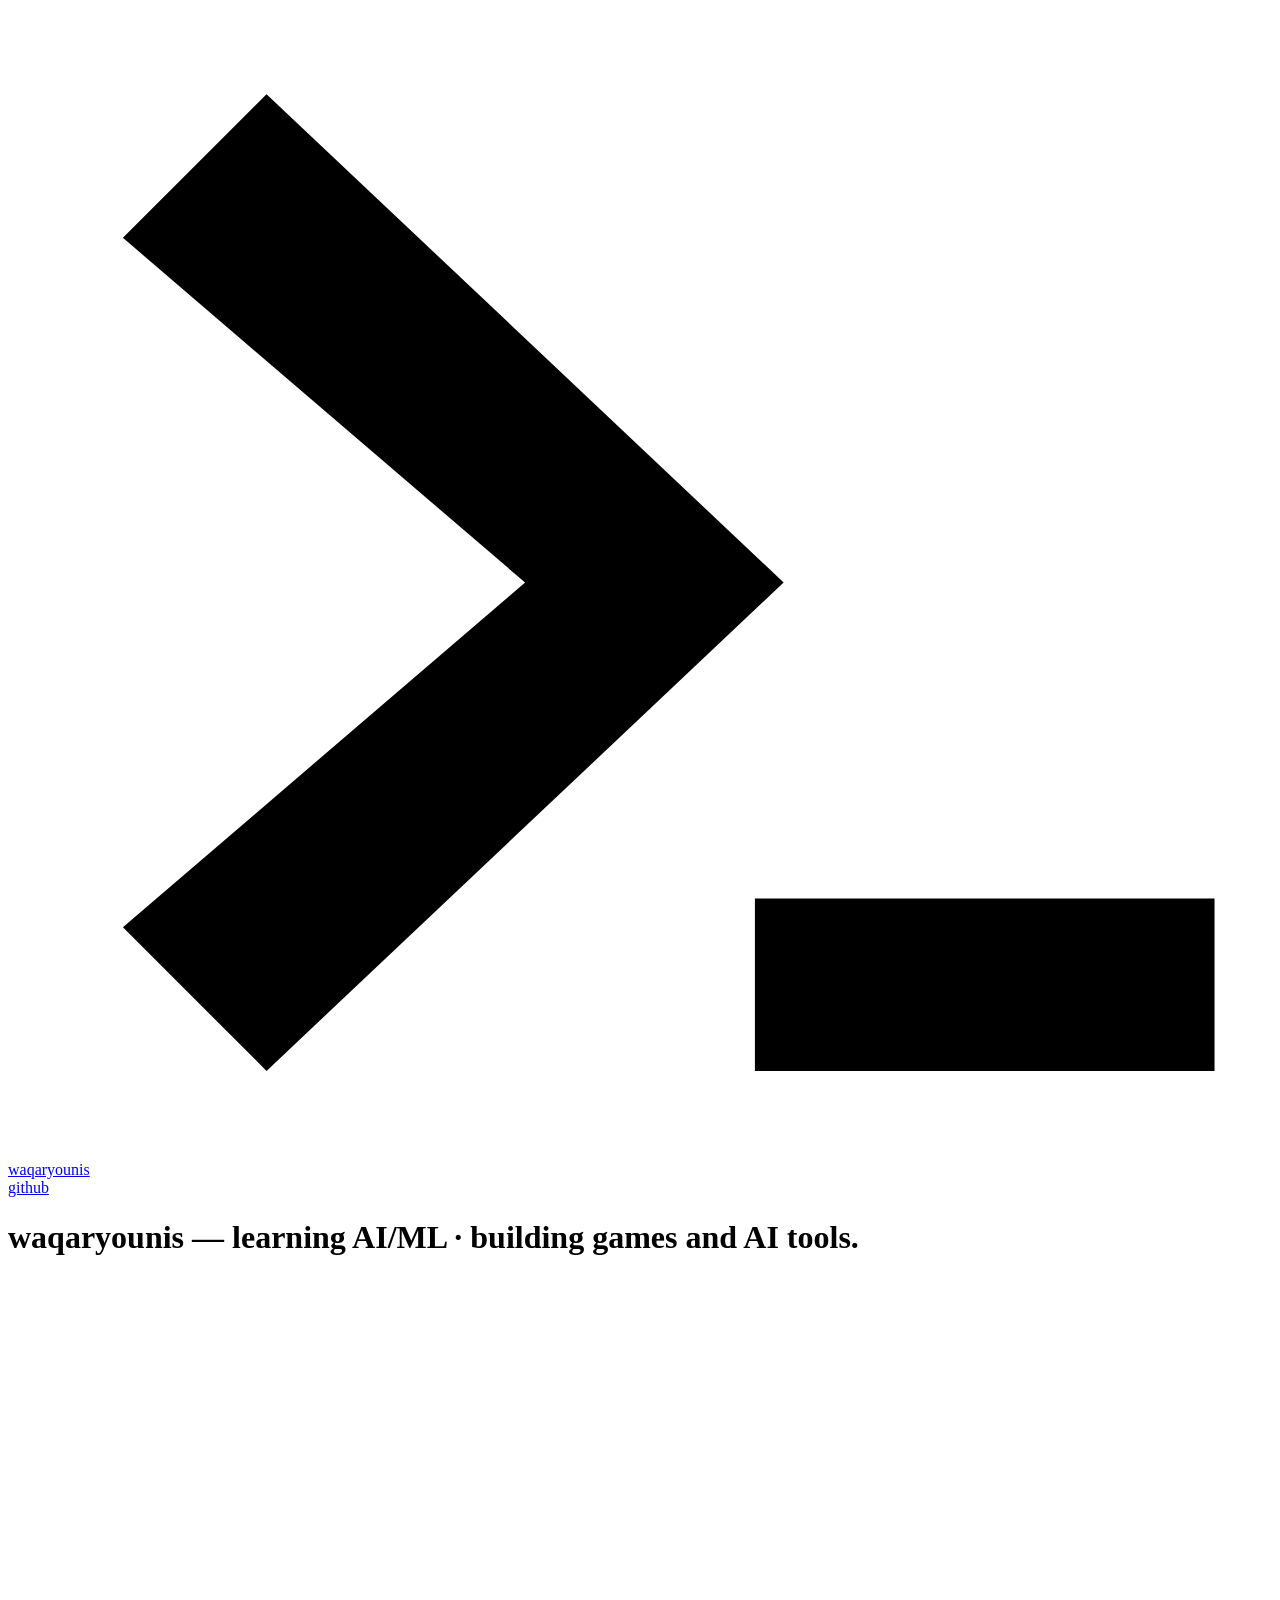
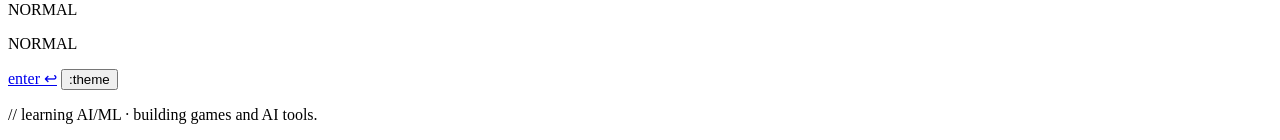
==== index.html @ 633fd1b9 "feat: personalize portfolio for Waqar Younis - Fill portfolio.config.json: about, links, work histor" ====
<!doctype html>
<html lang="en">
<head>
<meta charset="utf-8">
<meta name="viewport" content="width=device-width, initial-scale=1">
<title>waqaryounis</title>
<meta name="description" content="waqaryounis — a quiet wall of code. learning AI/ML · building games and AI tools.">
<link rel="icon" href="/favicon.svg" type="image/svg+xml">
<link rel="stylesheet" href="/intros/shared/frame.css">
<link rel="stylesheet" href="glimpse.css">
</head>
<body>
<main class="stage">
  <header class="frame-top">
    <a class="brand" href="/"><svg viewBox="0 0 88 80" aria-hidden="true"><path d="M8 16L36 40L8 64L18 74L54 40L18 6Z"/><path d="M52 62H84V74H52Z"/></svg><span>waqaryounis</span></a>
    <nav class="switch is-solo" aria-label="Elsewhere">
      <a href="https://github.com/suhaanrbr" rel="me">github</a>
    </nav>
  </header>

  <h1 class="sr-only">waqaryounis — learning AI/ML · building games and AI tools.</h1>
  <canvas class="wall" aria-hidden="true"></canvas>
  <div class="glass kb-glass" aria-hidden="true"></div>
  <canvas class="machine" aria-hidden="true"></canvas>
  <canvas class="tile" aria-hidden="true"></canvas>
  <p class="status" aria-hidden="true"><span class="mode">NORMAL</span><span class="path"></span><span class="pos"></span></p>
  <p class="cmdline" aria-hidden="true"><span class="cmd"></span><span class="showcmd"></span></p>
  <p class="status pane-status" aria-hidden="true"><span class="mode">NORMAL</span><span class="path"></span><span class="pos"></span></p>
  <p class="cmdline pane-cmd" aria-hidden="true"><span class="cmd"></span><span class="showcmd"></span></p>

  <a class="enter" href="/site/" aria-label="Enter">enter ↩</a>
  <button class="theme-key" type="button" aria-label="Change theme"><span class="command-glyph" aria-hidden="true"></span>:theme</button>
  <p class="note" aria-hidden="true">// learning AI/ML · building games and AI tools.</p>
  <nav class="sources sr-only" aria-label="Code shown on this page"></nav>
</main>
<script type="module" src="glimpse.js"></script>
</body>
</html>
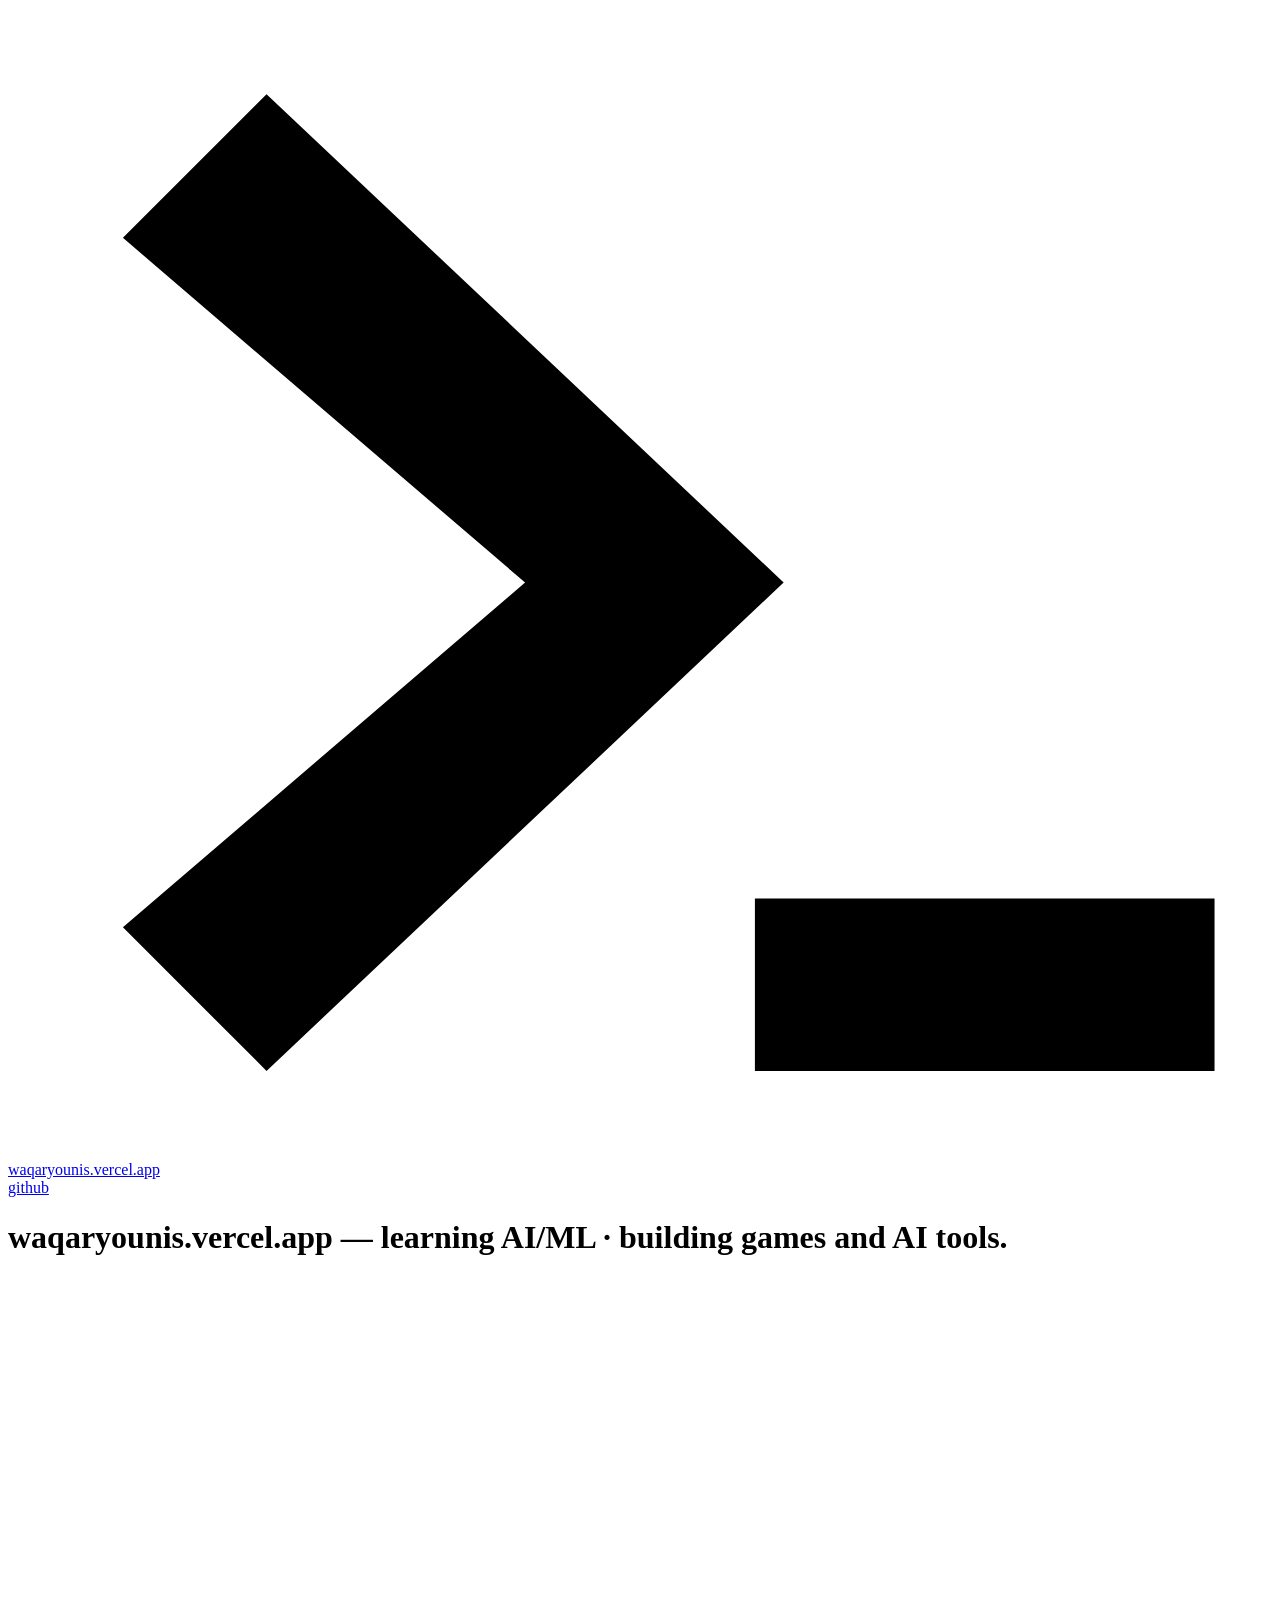
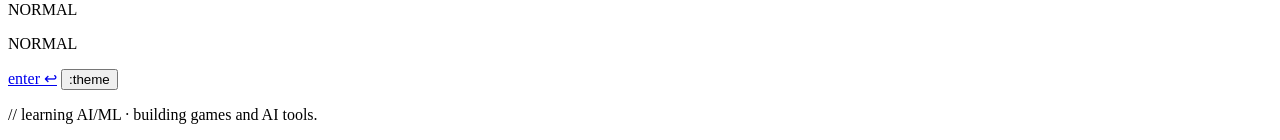
==== commit fe574fa5: "chore: set domain to waqaryounis.vercel.app and ignore Vercel files" ====
--- a/index.html
+++ b/index.html
@@ -3,8 +3,8 @@
 <head>
 <meta charset="utf-8">
 <meta name="viewport" content="width=device-width, initial-scale=1">
-<title>waqaryounis</title>
-<meta name="description" content="waqaryounis — a quiet wall of code. learning AI/ML · building games and AI tools.">
+<title>waqaryounis.vercel.app</title>
+<meta name="description" content="waqaryounis.vercel.app — a quiet wall of code. learning AI/ML · building games and AI tools.">
 <link rel="icon" href="/favicon.svg" type="image/svg+xml">
 <link rel="stylesheet" href="/intros/shared/frame.css">
 <link rel="stylesheet" href="glimpse.css">
@@ -12,13 +12,13 @@
 <body>
 <main class="stage">
   <header class="frame-top">
-    <a class="brand" href="/"><svg viewBox="0 0 88 80" aria-hidden="true"><path d="M8 16L36 40L8 64L18 74L54 40L18 6Z"/><path d="M52 62H84V74H52Z"/></svg><span>waqaryounis</span></a>
+    <a class="brand" href="/"><svg viewBox="0 0 88 80" aria-hidden="true"><path d="M8 16L36 40L8 64L18 74L54 40L18 6Z"/><path d="M52 62H84V74H52Z"/></svg><span>waqaryounis.vercel.app</span></a>
     <nav class="switch is-solo" aria-label="Elsewhere">
       <a href="https://github.com/suhaanrbr" rel="me">github</a>
     </nav>
   </header>
 
-  <h1 class="sr-only">waqaryounis — learning AI/ML · building games and AI tools.</h1>
+  <h1 class="sr-only">waqaryounis.vercel.app — learning AI/ML · building games and AI tools.</h1>
   <canvas class="wall" aria-hidden="true"></canvas>
   <div class="glass kb-glass" aria-hidden="true"></div>
   <canvas class="machine" aria-hidden="true"></canvas>
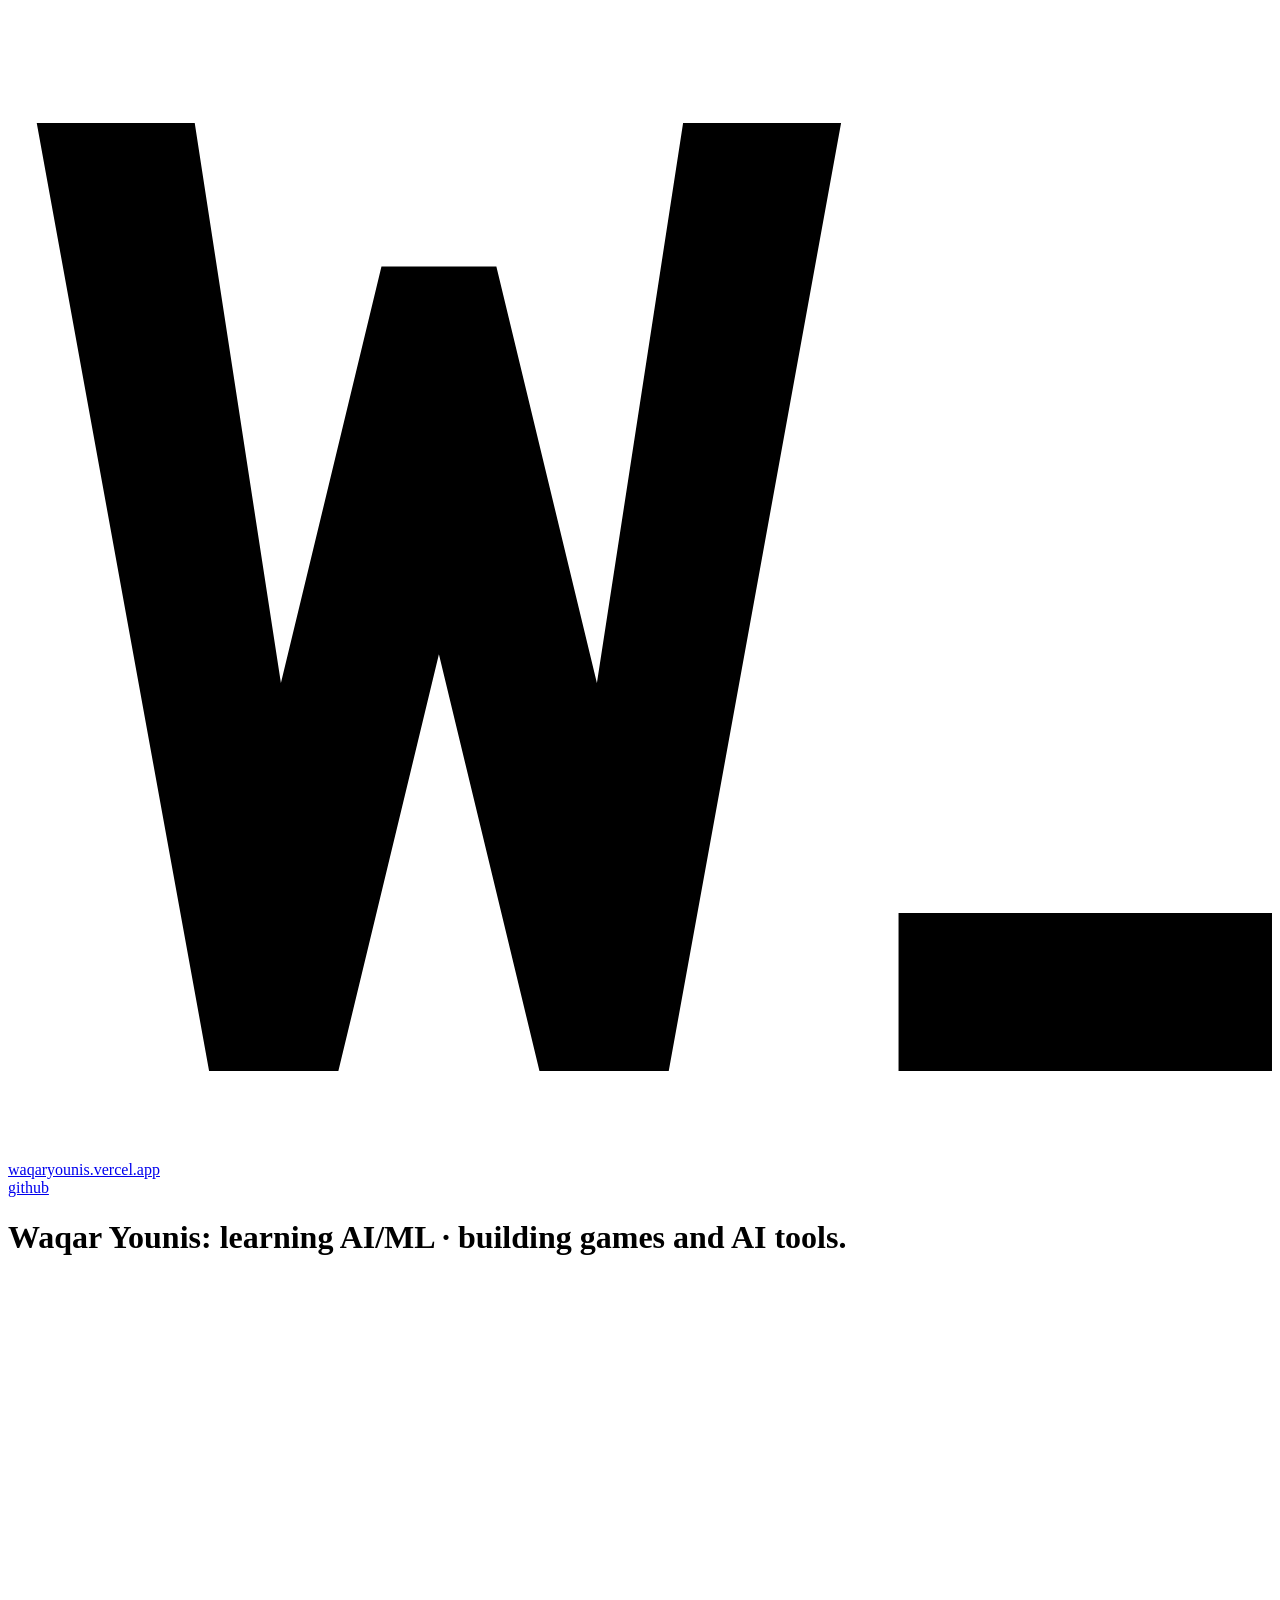
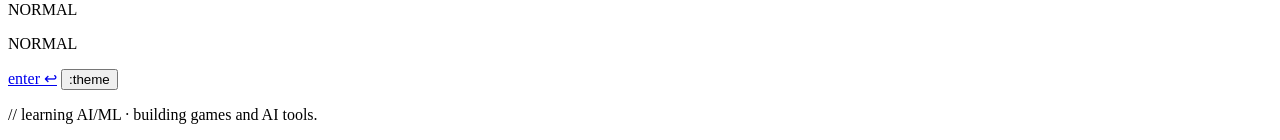
==== commit 56786493: "fix: audit fixes for security, polish and authenticity Security - vercel.json: Content-Security-Poli" ====
--- a/index.html
+++ b/index.html
@@ -4,21 +4,29 @@
 <meta charset="utf-8">
 <meta name="viewport" content="width=device-width, initial-scale=1">
 <title>waqaryounis.vercel.app</title>
-<meta name="description" content="waqaryounis.vercel.app — a quiet wall of code. learning AI/ML · building games and AI tools.">
+<meta name="description" content="Waqar Younis · learning AI/ML · building games and AI tools.">
 <link rel="icon" href="/favicon.svg" type="image/svg+xml">
+<meta property="og:type" content="website">
+<meta property="og:title" content="Waqar Younis | Developer Portfolio">
+<meta property="og:description" content="Becoming an AI/ML engineer, one epoch at a time. Shipped a game on Google Play and an AI app built on Gemini.">
+<meta property="og:url" content="https://waqaryounis.vercel.app/">
+<meta property="og:image" content="https://waqaryounis.vercel.app/social-card.png">
+<meta property="og:image:width" content="1200">
+<meta property="og:image:height" content="627">
+<meta name="twitter:card" content="summary_large_image">
 <link rel="stylesheet" href="/intros/shared/frame.css">
 <link rel="stylesheet" href="glimpse.css">
 </head>
 <body>
 <main class="stage">
   <header class="frame-top">
-    <a class="brand" href="/"><svg viewBox="0 0 88 80" aria-hidden="true"><path d="M8 16L36 40L8 64L18 74L54 40L18 6Z"/><path d="M52 62H84V74H52Z"/></svg><span>waqaryounis.vercel.app</span></a>
+    <a class="brand" href="/"><svg viewBox="0 0 88 80" aria-hidden="true"><path d="M2 8H13L19 47L26 18H34L41 47L47 8H58L46 74H37L30 45L23 74H14Z"/><path d="M62 63H88V74H62Z"/></svg><span>waqaryounis.vercel.app</span></a>
     <nav class="switch is-solo" aria-label="Elsewhere">
       <a href="https://github.com/suhaanrbr" rel="me">github</a>
     </nav>
   </header>
 
-  <h1 class="sr-only">waqaryounis.vercel.app — learning AI/ML · building games and AI tools.</h1>
+  <h1 class="sr-only">Waqar Younis: learning AI/ML · building games and AI tools.</h1>
   <canvas class="wall" aria-hidden="true"></canvas>
   <div class="glass kb-glass" aria-hidden="true"></div>
   <canvas class="machine" aria-hidden="true"></canvas>
